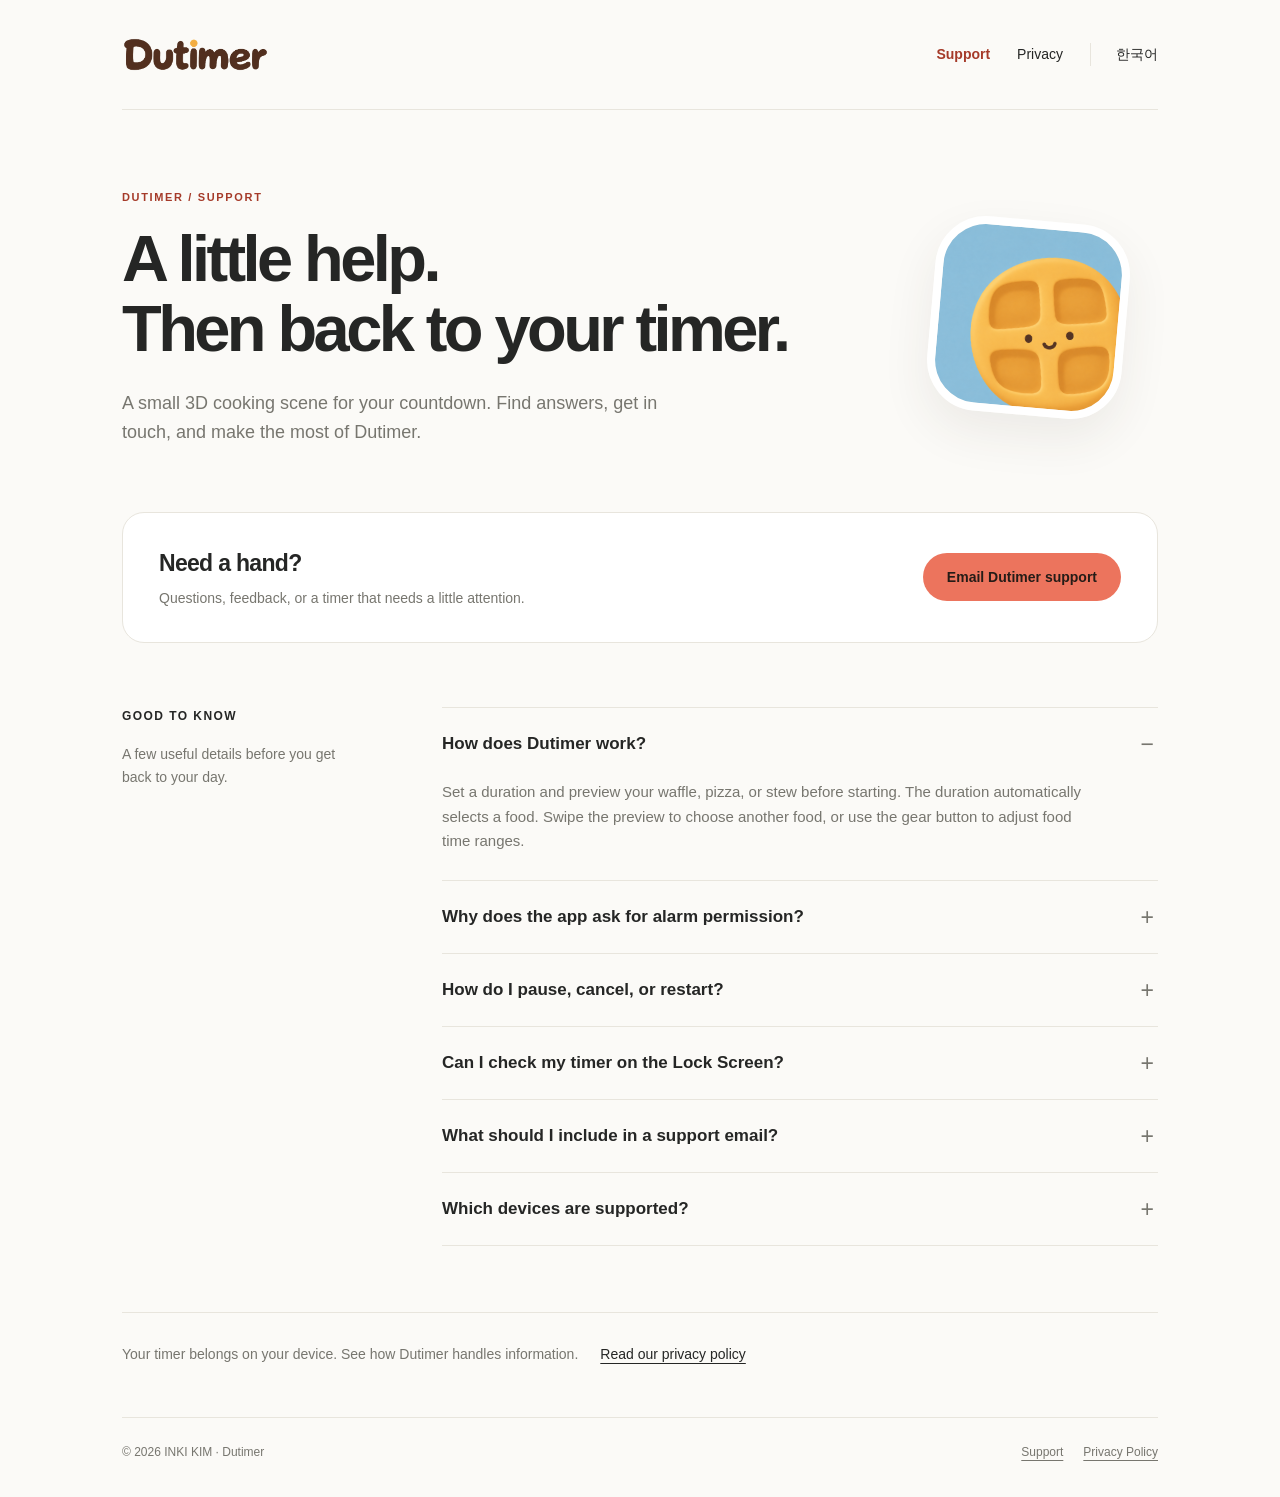
==== index.html @ 81cfe1af "Publish Dutimer support and privacy site" ====
<!doctype html>
<html lang="en"><head><meta charset="utf-8"><meta name="viewport" content="width=device-width, initial-scale=1"><meta name="color-scheme" content="light"><title>Support · Dutimer</title><meta name="description" content="A small 3D cooking scene for your countdown. Find answers, get in touch, and make the most of Dutimer."><link rel="icon" type="image/png" href="icon.png"><link rel="stylesheet" href="styles.css"><link rel="alternate" hreflang="ko" href="ko.html"></head><body><a class="skip" href="#main">Skip to content</a><div class="shell"><header class="top"><a class="brand" href="index.html" aria-label="Dutimer Support"><img src="wordmark.png" width="504" height="121" alt="Dutimer"></a><nav class="nav" aria-label="Main navigation"><a href="index.html" aria-current="page">Support</a><a href="privacy.html">Privacy</a><a class="lang" lang="ko" href="ko.html">한국어</a></nav></header><main id="main"><section class="hero"><div><p class="eyebrow">Dutimer / Support</p><h1>A little help.<br>Then back to your timer.</h1><p class="lead">A small 3D cooking scene for your countdown. Find answers, get in touch, and make the most of Dutimer.</p></div><div class="icon-wrap"><img src="icon.png" width="1024" height="1024" alt="Dutimer waffle app icon"></div></section><section class="contact-card" aria-label="Need a hand?"><div><h2>Need a hand?</h2><p>Questions, feedback, or a timer that needs a little attention.</p></div><a class="email" href="mailto:dutimer.app@outlook.com?subject=Dutimer%20Support">Email Dutimer support</a></section><section class="support-grid"><div><h2 class="section-label">Good to know</h2><p class="side-note">A few useful details before you get back to your day.</p></div><div class="questions"><details open><summary>How does Dutimer work?</summary><p>Set a duration and preview your waffle, pizza, or stew before starting. The duration automatically selects a food. Swipe the preview to choose another food, or use the gear button to adjust food time ranges.</p></details><details><summary>Why does the app ask for alarm permission?</summary><p>Dutimer uses Apple’s system alarm to let you know when your timer ends. Alarm permission is required to start a timer. If you denied permission, enable alarms for Dutimer in your device’s Settings, then return to the app.</p></details><details><summary>How do I pause, cancel, or restart?</summary><p>While the timer is running, tap Pause. The paused controls let you resume, cancel, or restart. Restart begins the same food and original duration again. At completion, use Done to finish the session.</p></details><details><summary>Can I check my timer on the Lock Screen?</summary><p>The Live Activity shows the remaining time and provides Pause, Resume, and Cancel controls. The interactive 3D food scene stays inside the app.</p></details><details><summary>What should I include in a support email?</summary><p>Tell us your Dutimer version, device model, iOS or iPadOS version, and what happened. A screenshot is optional. Please leave out personal or sensitive information that is unrelated to the issue.</p></details><details><summary>Which devices are supported?</summary><p>Dutimer requires iOS or iPadOS 26 or later. No account or login is required.</p></details></div></section><aside class="privacy-note"><p>Your timer belongs on your device. See how Dutimer handles information.</p><a href="privacy.html">Read our privacy policy</a></aside></main><footer class="footer"><span>© 2026 INKI KIM · Dutimer</span><div class="footer-links"><a href="index.html">Support</a><a href="privacy.html">Privacy Policy</a></div></footer></div></body></html>
---- styles.css ----
:root{--ink:#252625;--muted:#77766f;--paper:#fbfaf7;--line:#e8e5dd;--coral:#ec745d;--accent:#a53a29;--white:#fff;--radius:22px;font-family:-apple-system,BlinkMacSystemFont,"Segoe UI",sans-serif;color:var(--ink);background:var(--paper);font-synthesis:none}*{box-sizing:border-box}body{margin:0;line-height:1.65}a{color:inherit;text-underline-offset:4px}a:hover{color:var(--accent)}a:focus-visible,summary:focus-visible{outline:3px solid var(--accent);outline-offset:5px;border-radius:3px}img{display:block;max-width:100%;height:auto}.skip{position:absolute;left:16px;top:-80px;background:white;padding:8px 14px;z-index:20}.skip:focus{top:12px}.shell{max-width:1100px;padding:0 32px;margin:auto}.top{min-height:110px;display:flex;align-items:center;justify-content:space-between;gap:24px;border-bottom:1px solid var(--line)}.brand img{width:147px;height:auto}.nav{display:flex;align-items:center;gap:27px;font-size:14px}.nav a{text-decoration:none}.nav a[aria-current=page]{color:var(--accent);font-weight:650}.lang{border-left:1px solid var(--line);padding-left:25px}.hero{display:grid;grid-template-columns:1fr 260px;align-items:center;gap:60px;padding:78px 0 64px}.eyebrow{font-size:11px;letter-spacing:.15em;text-transform:uppercase;color:var(--accent);font-weight:700;margin:0 0 18px}.hero h1{font-size:clamp(38px,5.7vw,65px);font-weight:600;letter-spacing:-.055em;line-height:1.08;margin:0 0 24px}.hero .lead{max-width:540px;font-size:18px;color:var(--muted);margin:0}.icon-wrap{justify-self:center;transform:rotate(5deg);border-radius:26%;overflow:hidden;width:195px;box-shadow:0 20px 48px #40392514;border:8px solid white}.contact-card{display:flex;justify-content:space-between;align-items:center;gap:30px;background:var(--white);border:1px solid var(--line);border-radius:var(--radius);padding:32px 36px;margin-bottom:64px}.contact-card h2{font-size:23px;font-weight:600;letter-spacing:-.03em;margin:0 0 4px}.contact-card p{margin:0;color:var(--muted);font-size:14px}.email{display:inline-flex;justify-content:center;align-items:center;flex-shrink:0;min-height:48px;background:var(--coral);color:#251c17;border-radius:100px;padding:11px 24px;font-size:14px;font-weight:650;text-decoration:none}.email:hover{background:#e9654e;color:#211612}.support-grid{display:grid;grid-template-columns:260px 1fr;gap:60px;padding-bottom:66px}.section-label{font-size:12px;letter-spacing:.12em;text-transform:uppercase;font-weight:650;margin:0 0 16px}.side-note{color:var(--muted);font-size:14px;margin:0;max-width:230px}.questions{border-top:1px solid var(--line)}details{border-bottom:1px solid var(--line);padding:0}summary{list-style:none;padding:22px 34px 22px 0;font-size:17px;font-weight:550;cursor:pointer;position:relative}summary::-webkit-details-marker{display:none}summary:after{content:'+';position:absolute;right:4px;top:18px;font-size:23px;font-weight:300;color:var(--muted)}details[open] summary:after{content:'−'}details p{font-size:15px;color:var(--muted);margin:0 0 23px;max-width:660px}details p:last-child{margin-bottom:26px}.privacy-note{display:flex;gap:22px;align-items:baseline;border-top:1px solid var(--line);padding:30px 0 50px;font-size:14px}.privacy-note p{margin:0;color:var(--muted)}.privacy-note a{white-space:nowrap}.footer{border-top:1px solid var(--line);display:flex;justify-content:space-between;gap:24px;padding:25px 0 35px;font-size:12px;color:var(--muted)}.footer-links{display:flex;gap:20px}.policy-head{padding:64px 0 36px;max-width:780px}.policy-head h1{font-size:clamp(36px,5vw,58px);letter-spacing:-.045em;line-height:1.1;margin:0 0 20px;font-weight:600}.policy-head .meta{font-size:13px;color:var(--muted)}.policy-layout{display:grid;grid-template-columns:200px 1fr;gap:58px;padding:15px 0 75px}.toc{font-size:13px;align-self:start;position:sticky;top:26px}.toc a{display:block;margin-bottom:13px;color:var(--muted);text-decoration:none}.toc a:hover{color:var(--accent)}.policy-body{max-width:730px}.policy-intro{font-size:18px;margin:0 0 36px}.policy-body section{scroll-margin-top:30px;margin:0 0 36px}.policy-body h2{font-size:21px;letter-spacing:-.025em;font-weight:600;margin:0 0 13px}.policy-body p,.policy-body li{font-size:15px;color:#5b5d57;margin:0 0 15px}.policy-body ul{padding-left:21px}.policy-body a{overflow-wrap:anywhere}.note{border-left:3px solid var(--coral);padding:2px 0 2px 19px;margin:24px 0 32px}.note p{margin:0}.email-address{overflow-wrap:anywhere}.contact-panel{border:1px solid var(--line);border-radius:16px;background:white;padding:24px}.contact-panel p:last-child{margin:0}@media(max-width:720px){.shell{padding:0 22px}.top{min-height:90px;gap:16px}.brand img{width:115px}.nav{gap:16px;font-size:12px}.lang{padding-left:16px}.hero{grid-template-columns:1fr 90px;gap:18px;padding:50px 0 38px}.hero h1{font-size:42px}.hero .lead{font-size:16px}.icon-wrap{width:84px;border:4px solid white;align-self:start;margin-top:32px}.contact-card{align-items:flex-start;flex-direction:column;padding:25px;gap:20px;margin-bottom:42px}.email{font-size:13px}.support-grid{grid-template-columns:1fr;gap:24px;padding-bottom:42px}.side-note{max-width:none}.privacy-note{flex-direction:column;gap:10px;padding-bottom:34px}.footer{flex-direction:column;gap:10px}.policy-head{padding:46px 0 23px}.policy-layout{grid-template-columns:1fr;gap:30px;padding-bottom:36px}.toc{position:static;display:flex;flex-wrap:wrap;gap:10px 18px;padding-bottom:14px;border-bottom:1px solid var(--line)}.toc a{margin:0}.policy-intro{font-size:17px}}@media(max-width:390px){.hero{grid-template-columns:1fr}.icon-wrap{display:none}.hero h1{font-size:40px}.nav{gap:10px}.lang{padding-left:10px}.brand img{width:106px}}@media(prefers-reduced-motion:reduce){*{scroll-behavior:auto!important}}
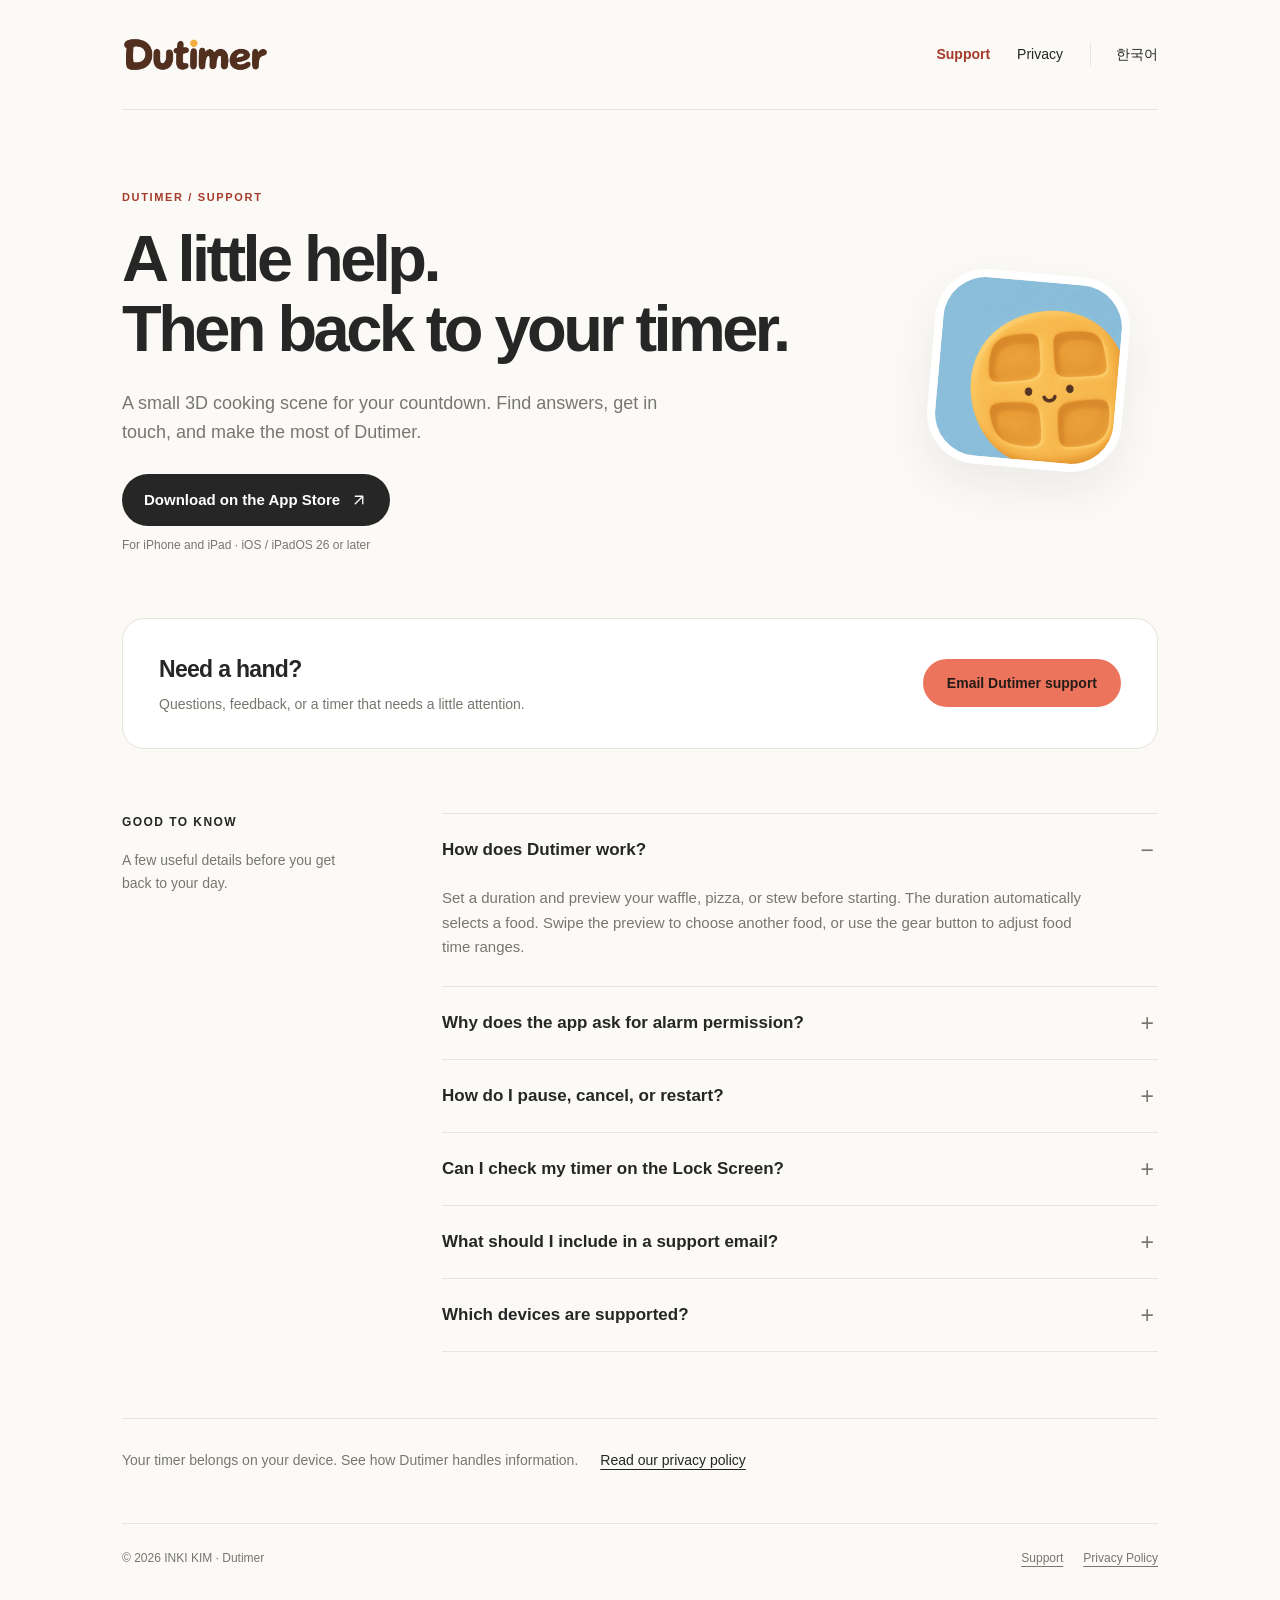
==== commit d466bf61: "Add App Store download buttons to English and Korean support pages" ====
--- a/index.html
+++ b/index.html
@@ -1,2 +1,2 @@
 <!doctype html>
-<html lang="en"><head><meta charset="utf-8"><meta name="viewport" content="width=device-width, initial-scale=1"><meta name="color-scheme" content="light"><title>Support · Dutimer</title><meta name="description" content="A small 3D cooking scene for your countdown. Find answers, get in touch, and make the most of Dutimer."><link rel="icon" type="image/png" href="icon.png"><link rel="stylesheet" href="styles.css"><link rel="alternate" hreflang="ko" href="ko.html"></head><body><a class="skip" href="#main">Skip to content</a><div class="shell"><header class="top"><a class="brand" href="index.html" aria-label="Dutimer Support"><img src="wordmark.png" width="504" height="121" alt="Dutimer"></a><nav class="nav" aria-label="Main navigation"><a href="index.html" aria-current="page">Support</a><a href="privacy.html">Privacy</a><a class="lang" lang="ko" href="ko.html">한국어</a></nav></header><main id="main"><section class="hero"><div><p class="eyebrow">Dutimer / Support</p><h1>A little help.<br>Then back to your timer.</h1><p class="lead">A small 3D cooking scene for your countdown. Find answers, get in touch, and make the most of Dutimer.</p></div><div class="icon-wrap"><img src="icon.png" width="1024" height="1024" alt="Dutimer waffle app icon"></div></section><section class="contact-card" aria-label="Need a hand?"><div><h2>Need a hand?</h2><p>Questions, feedback, or a timer that needs a little attention.</p></div><a class="email" href="mailto:dutimer.app@outlook.com?subject=Dutimer%20Support">Email Dutimer support</a></section><section class="support-grid"><div><h2 class="section-label">Good to know</h2><p class="side-note">A few useful details before you get back to your day.</p></div><div class="questions"><details open><summary>How does Dutimer work?</summary><p>Set a duration and preview your waffle, pizza, or stew before starting. The duration automatically selects a food. Swipe the preview to choose another food, or use the gear button to adjust food time ranges.</p></details><details><summary>Why does the app ask for alarm permission?</summary><p>Dutimer uses Apple’s system alarm to let you know when your timer ends. Alarm permission is required to start a timer. If you denied permission, enable alarms for Dutimer in your device’s Settings, then return to the app.</p></details><details><summary>How do I pause, cancel, or restart?</summary><p>While the timer is running, tap Pause. The paused controls let you resume, cancel, or restart. Restart begins the same food and original duration again. At completion, use Done to finish the session.</p></details><details><summary>Can I check my timer on the Lock Screen?</summary><p>The Live Activity shows the remaining time and provides Pause, Resume, and Cancel controls. The interactive 3D food scene stays inside the app.</p></details><details><summary>What should I include in a support email?</summary><p>Tell us your Dutimer version, device model, iOS or iPadOS version, and what happened. A screenshot is optional. Please leave out personal or sensitive information that is unrelated to the issue.</p></details><details><summary>Which devices are supported?</summary><p>Dutimer requires iOS or iPadOS 26 or later. No account or login is required.</p></details></div></section><aside class="privacy-note"><p>Your timer belongs on your device. See how Dutimer handles information.</p><a href="privacy.html">Read our privacy policy</a></aside></main><footer class="footer"><span>© 2026 INKI KIM · Dutimer</span><div class="footer-links"><a href="index.html">Support</a><a href="privacy.html">Privacy Policy</a></div></footer></div></body></html>
+<html lang="en"><head><meta charset="utf-8"><meta name="viewport" content="width=device-width, initial-scale=1"><meta name="color-scheme" content="light"><title>Support · Dutimer</title><meta name="description" content="A small 3D cooking scene for your countdown. Find answers, get in touch, and make the most of Dutimer."><link rel="icon" type="image/png" href="icon.png"><link rel="stylesheet" href="styles.css?v=download-1"><link rel="alternate" hreflang="ko" href="ko.html"></head><body><a class="skip" href="#main">Skip to content</a><div class="shell"><header class="top"><a class="brand" href="index.html" aria-label="Dutimer Support"><img src="wordmark.png" width="504" height="121" alt="Dutimer"></a><nav class="nav" aria-label="Main navigation"><a href="index.html" aria-current="page">Support</a><a href="privacy.html">Privacy</a><a class="lang" lang="ko" href="ko.html">한국어</a></nav></header><main id="main"><section class="hero"><div><p class="eyebrow">Dutimer / Support</p><h1>A little help.<br>Then back to your timer.</h1><p class="lead">A small 3D cooking scene for your countdown. Find answers, get in touch, and make the most of Dutimer.</p><div class="app-download"><a class="app-store-link" href="https://apps.apple.com/us/app/dutimer/id6818948495" aria-label="Download Dutimer on the App Store"><span>Download on the App Store</span><svg width="18" height="18" viewBox="0 0 24 24" fill="none" stroke="currentColor" stroke-width="1.8" stroke-linecap="round" stroke-linejoin="round" aria-hidden="true" focusable="false"><path d="M7 17 17 7M7 7h10v10"/></svg></a><p class="app-download-note">For iPhone and iPad · iOS / iPadOS 26 or later</p></div></div><div class="icon-wrap"><img src="icon.png" width="1024" height="1024" alt="Dutimer waffle app icon"></div></section><section class="contact-card" aria-label="Need a hand?"><div><h2>Need a hand?</h2><p>Questions, feedback, or a timer that needs a little attention.</p></div><a class="email" href="mailto:dutimer.app@outlook.com?subject=Dutimer%20Support">Email Dutimer support</a></section><section class="support-grid"><div><h2 class="section-label">Good to know</h2><p class="side-note">A few useful details before you get back to your day.</p></div><div class="questions"><details open><summary>How does Dutimer work?</summary><p>Set a duration and preview your waffle, pizza, or stew before starting. The duration automatically selects a food. Swipe the preview to choose another food, or use the gear button to adjust food time ranges.</p></details><details><summary>Why does the app ask for alarm permission?</summary><p>Dutimer uses Apple’s system alarm to let you know when your timer ends. Alarm permission is required to start a timer. If you denied permission, enable alarms for Dutimer in your device’s Settings, then return to the app.</p></details><details><summary>How do I pause, cancel, or restart?</summary><p>While the timer is running, tap Pause. The paused controls let you resume, cancel, or restart. Restart begins the same food and original duration again. At completion, use Done to finish the session.</p></details><details><summary>Can I check my timer on the Lock Screen?</summary><p>The Live Activity shows the remaining time and provides Pause, Resume, and Cancel controls. The interactive 3D food scene stays inside the app.</p></details><details><summary>What should I include in a support email?</summary><p>Tell us your Dutimer version, device model, iOS or iPadOS version, and what happened. A screenshot is optional. Please leave out personal or sensitive information that is unrelated to the issue.</p></details><details><summary>Which devices are supported?</summary><p>Dutimer requires iOS or iPadOS 26 or later. No account or login is required.</p></details></div></section><aside class="privacy-note"><p>Your timer belongs on your device. See how Dutimer handles information.</p><a href="privacy.html">Read our privacy policy</a></aside></main><footer class="footer"><span>© 2026 INKI KIM · Dutimer</span><div class="footer-links"><a href="index.html">Support</a><a href="privacy.html">Privacy Policy</a></div></footer></div></body></html>
--- a/styles.css
+++ b/styles.css
@@ -1 +1,3 @@
 :root{--ink:#252625;--muted:#77766f;--paper:#fbfaf7;--line:#e8e5dd;--coral:#ec745d;--accent:#a53a29;--white:#fff;--radius:22px;font-family:-apple-system,BlinkMacSystemFont,"Segoe UI",sans-serif;color:var(--ink);background:var(--paper);font-synthesis:none}*{box-sizing:border-box}body{margin:0;line-height:1.65}a{color:inherit;text-underline-offset:4px}a:hover{color:var(--accent)}a:focus-visible,summary:focus-visible{outline:3px solid var(--accent);outline-offset:5px;border-radius:3px}img{display:block;max-width:100%;height:auto}.skip{position:absolute;left:16px;top:-80px;background:white;padding:8px 14px;z-index:20}.skip:focus{top:12px}.shell{max-width:1100px;padding:0 32px;margin:auto}.top{min-height:110px;display:flex;align-items:center;justify-content:space-between;gap:24px;border-bottom:1px solid var(--line)}.brand img{width:147px;height:auto}.nav{display:flex;align-items:center;gap:27px;font-size:14px}.nav a{text-decoration:none}.nav a[aria-current=page]{color:var(--accent);font-weight:650}.lang{border-left:1px solid var(--line);padding-left:25px}.hero{display:grid;grid-template-columns:1fr 260px;align-items:center;gap:60px;padding:78px 0 64px}.eyebrow{font-size:11px;letter-spacing:.15em;text-transform:uppercase;color:var(--accent);font-weight:700;margin:0 0 18px}.hero h1{font-size:clamp(38px,5.7vw,65px);font-weight:600;letter-spacing:-.055em;line-height:1.08;margin:0 0 24px}.hero .lead{max-width:540px;font-size:18px;color:var(--muted);margin:0}.icon-wrap{justify-self:center;transform:rotate(5deg);border-radius:26%;overflow:hidden;width:195px;box-shadow:0 20px 48px #40392514;border:8px solid white}.contact-card{display:flex;justify-content:space-between;align-items:center;gap:30px;background:var(--white);border:1px solid var(--line);border-radius:var(--radius);padding:32px 36px;margin-bottom:64px}.contact-card h2{font-size:23px;font-weight:600;letter-spacing:-.03em;margin:0 0 4px}.contact-card p{margin:0;color:var(--muted);font-size:14px}.email{display:inline-flex;justify-content:center;align-items:center;flex-shrink:0;min-height:48px;background:var(--coral);color:#251c17;border-radius:100px;padding:11px 24px;font-size:14px;font-weight:650;text-decoration:none}.email:hover{background:#e9654e;color:#211612}.support-grid{display:grid;grid-template-columns:260px 1fr;gap:60px;padding-bottom:66px}.section-label{font-size:12px;letter-spacing:.12em;text-transform:uppercase;font-weight:650;margin:0 0 16px}.side-note{color:var(--muted);font-size:14px;margin:0;max-width:230px}.questions{border-top:1px solid var(--line)}details{border-bottom:1px solid var(--line);padding:0}summary{list-style:none;padding:22px 34px 22px 0;font-size:17px;font-weight:550;cursor:pointer;position:relative}summary::-webkit-details-marker{display:none}summary:after{content:'+';position:absolute;right:4px;top:18px;font-size:23px;font-weight:300;color:var(--muted)}details[open] summary:after{content:'−'}details p{font-size:15px;color:var(--muted);margin:0 0 23px;max-width:660px}details p:last-child{margin-bottom:26px}.privacy-note{display:flex;gap:22px;align-items:baseline;border-top:1px solid var(--line);padding:30px 0 50px;font-size:14px}.privacy-note p{margin:0;color:var(--muted)}.privacy-note a{white-space:nowrap}.footer{border-top:1px solid var(--line);display:flex;justify-content:space-between;gap:24px;padding:25px 0 35px;font-size:12px;color:var(--muted)}.footer-links{display:flex;gap:20px}.policy-head{padding:64px 0 36px;max-width:780px}.policy-head h1{font-size:clamp(36px,5vw,58px);letter-spacing:-.045em;line-height:1.1;margin:0 0 20px;font-weight:600}.policy-head .meta{font-size:13px;color:var(--muted)}.policy-layout{display:grid;grid-template-columns:200px 1fr;gap:58px;padding:15px 0 75px}.toc{font-size:13px;align-self:start;position:sticky;top:26px}.toc a{display:block;margin-bottom:13px;color:var(--muted);text-decoration:none}.toc a:hover{color:var(--accent)}.policy-body{max-width:730px}.policy-intro{font-size:18px;margin:0 0 36px}.policy-body section{scroll-margin-top:30px;margin:0 0 36px}.policy-body h2{font-size:21px;letter-spacing:-.025em;font-weight:600;margin:0 0 13px}.policy-body p,.policy-body li{font-size:15px;color:#5b5d57;margin:0 0 15px}.policy-body ul{padding-left:21px}.policy-body a{overflow-wrap:anywhere}.note{border-left:3px solid var(--coral);padding:2px 0 2px 19px;margin:24px 0 32px}.note p{margin:0}.email-address{overflow-wrap:anywhere}.contact-panel{border:1px solid var(--line);border-radius:16px;background:white;padding:24px}.contact-panel p:last-child{margin:0}@media(max-width:720px){.shell{padding:0 22px}.top{min-height:90px;gap:16px}.brand img{width:115px}.nav{gap:16px;font-size:12px}.lang{padding-left:16px}.hero{grid-template-columns:1fr 90px;gap:18px;padding:50px 0 38px}.hero h1{font-size:42px}.hero .lead{font-size:16px}.icon-wrap{width:84px;border:4px solid white;align-self:start;margin-top:32px}.contact-card{align-items:flex-start;flex-direction:column;padding:25px;gap:20px;margin-bottom:42px}.email{font-size:13px}.support-grid{grid-template-columns:1fr;gap:24px;padding-bottom:42px}.side-note{max-width:none}.privacy-note{flex-direction:column;gap:10px;padding-bottom:34px}.footer{flex-direction:column;gap:10px}.policy-head{padding:46px 0 23px}.policy-layout{grid-template-columns:1fr;gap:30px;padding-bottom:36px}.toc{position:static;display:flex;flex-wrap:wrap;gap:10px 18px;padding-bottom:14px;border-bottom:1px solid var(--line)}.toc a{margin:0}.policy-intro{font-size:17px}}@media(max-width:390px){.hero{grid-template-columns:1fr}.icon-wrap{display:none}.hero h1{font-size:40px}.nav{gap:10px}.lang{padding-left:10px}.brand img{width:106px}}@media(prefers-reduced-motion:reduce){*{scroll-behavior:auto!important}}
+
+.app-download{margin-top:26px}.app-store-link{display:inline-flex;align-items:center;justify-content:center;gap:10px;max-width:100%;min-height:52px;padding:14px 22px;border-radius:100px;background:var(--ink);color:var(--white);font-size:15px;font-weight:650;line-height:1.35;text-align:center;text-decoration:none}.app-store-link:hover{background:var(--accent);color:var(--white)}.app-store-link svg{flex:0 0 auto}.app-download-note{margin:10px 0 0;color:var(--muted);font-size:12px;line-height:1.5}@media(max-width:720px){.app-store-link{font-size:14px;padding:13px 18px}}
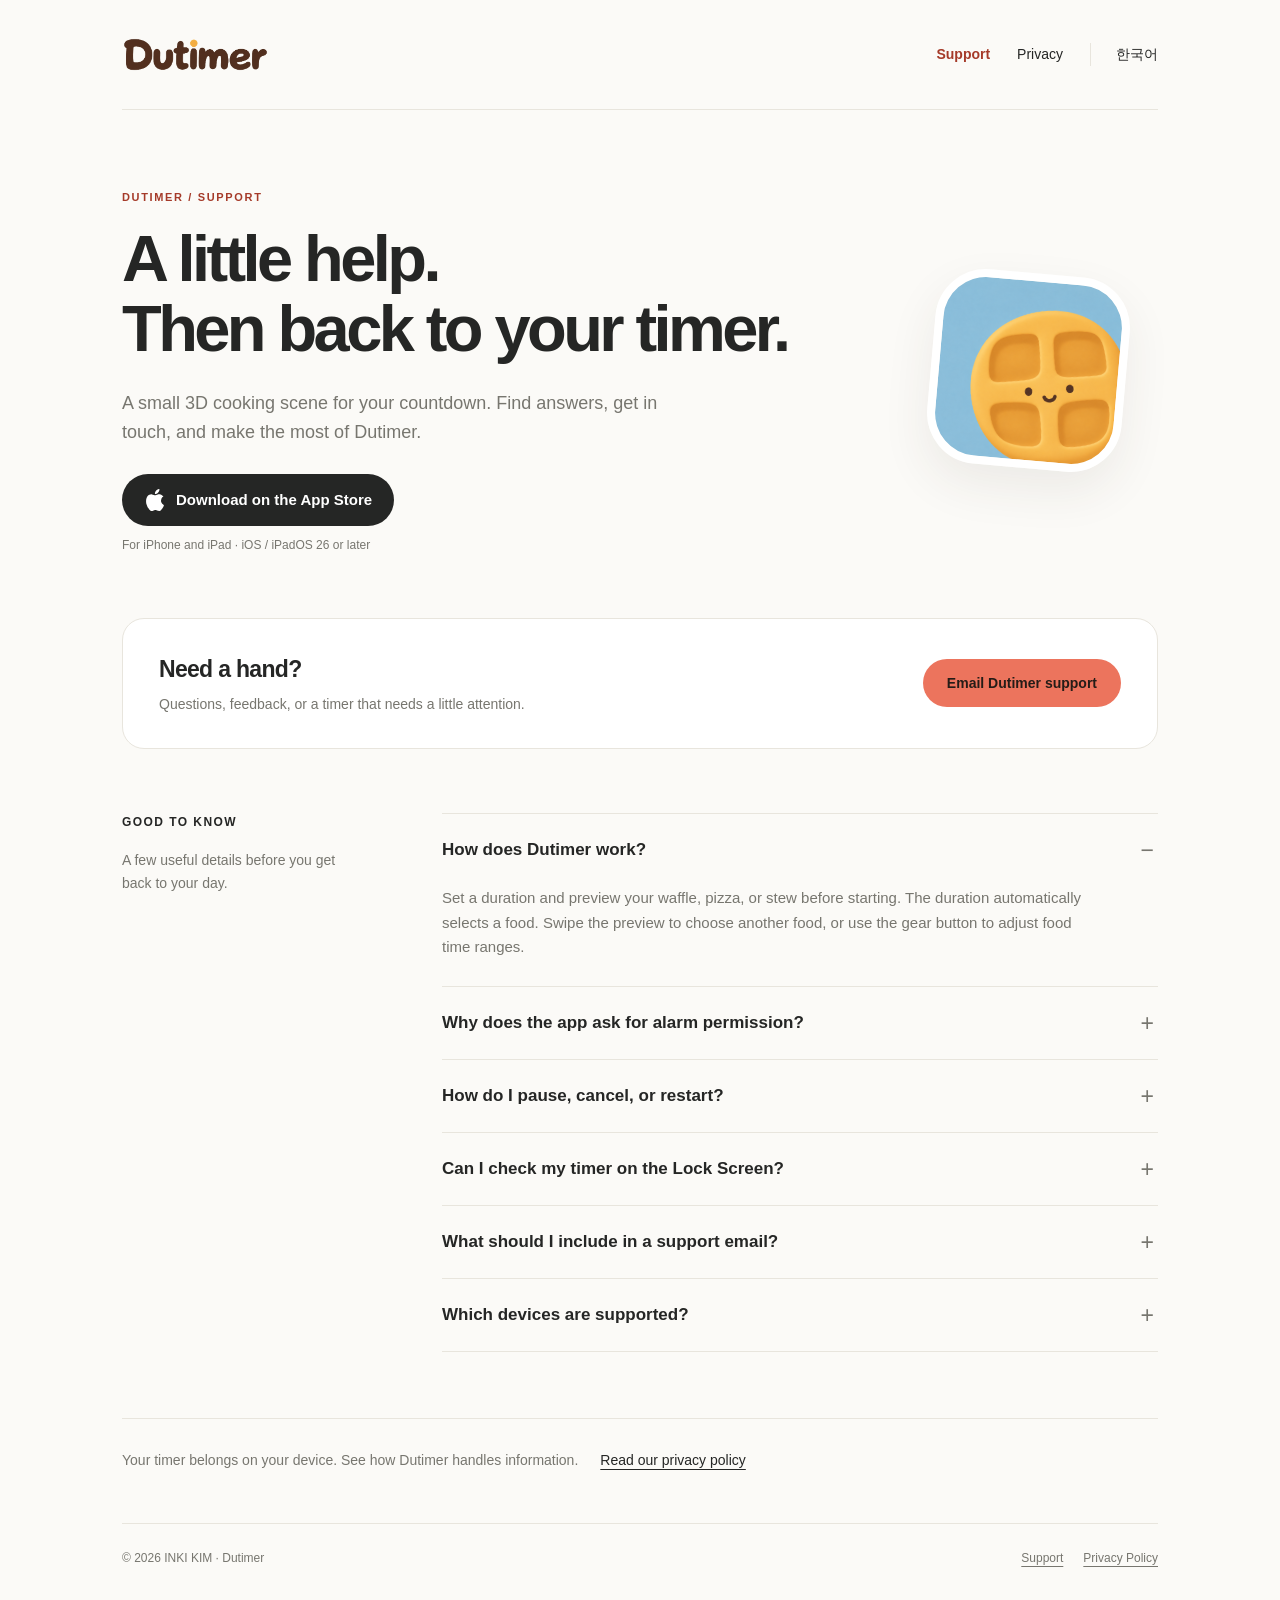
==== commit 8f33e57c: "Add white Apple logo and declare English as default website language" ====
--- a/index.html
+++ b/index.html
@@ -1,2 +1,2 @@
 <!doctype html>
-<html lang="en"><head><meta charset="utf-8"><meta name="viewport" content="width=device-width, initial-scale=1"><meta name="color-scheme" content="light"><title>Support · Dutimer</title><meta name="description" content="A small 3D cooking scene for your countdown. Find answers, get in touch, and make the most of Dutimer."><link rel="icon" type="image/png" href="icon.png"><link rel="stylesheet" href="styles.css?v=download-1"><link rel="alternate" hreflang="ko" href="ko.html"></head><body><a class="skip" href="#main">Skip to content</a><div class="shell"><header class="top"><a class="brand" href="index.html" aria-label="Dutimer Support"><img src="wordmark.png" width="504" height="121" alt="Dutimer"></a><nav class="nav" aria-label="Main navigation"><a href="index.html" aria-current="page">Support</a><a href="privacy.html">Privacy</a><a class="lang" lang="ko" href="ko.html">한국어</a></nav></header><main id="main"><section class="hero"><div><p class="eyebrow">Dutimer / Support</p><h1>A little help.<br>Then back to your timer.</h1><p class="lead">A small 3D cooking scene for your countdown. Find answers, get in touch, and make the most of Dutimer.</p><div class="app-download"><a class="app-store-link" href="https://apps.apple.com/us/app/dutimer/id6818948495" aria-label="Download Dutimer on the App Store"><span>Download on the App Store</span><svg width="18" height="18" viewBox="0 0 24 24" fill="none" stroke="currentColor" stroke-width="1.8" stroke-linecap="round" stroke-linejoin="round" aria-hidden="true" focusable="false"><path d="M7 17 17 7M7 7h10v10"/></svg></a><p class="app-download-note">For iPhone and iPad · iOS / iPadOS 26 or later</p></div></div><div class="icon-wrap"><img src="icon.png" width="1024" height="1024" alt="Dutimer waffle app icon"></div></section><section class="contact-card" aria-label="Need a hand?"><div><h2>Need a hand?</h2><p>Questions, feedback, or a timer that needs a little attention.</p></div><a class="email" href="mailto:dutimer.app@outlook.com?subject=Dutimer%20Support">Email Dutimer support</a></section><section class="support-grid"><div><h2 class="section-label">Good to know</h2><p class="side-note">A few useful details before you get back to your day.</p></div><div class="questions"><details open><summary>How does Dutimer work?</summary><p>Set a duration and preview your waffle, pizza, or stew before starting. The duration automatically selects a food. Swipe the preview to choose another food, or use the gear button to adjust food time ranges.</p></details><details><summary>Why does the app ask for alarm permission?</summary><p>Dutimer uses Apple’s system alarm to let you know when your timer ends. Alarm permission is required to start a timer. If you denied permission, enable alarms for Dutimer in your device’s Settings, then return to the app.</p></details><details><summary>How do I pause, cancel, or restart?</summary><p>While the timer is running, tap Pause. The paused controls let you resume, cancel, or restart. Restart begins the same food and original duration again. At completion, use Done to finish the session.</p></details><details><summary>Can I check my timer on the Lock Screen?</summary><p>The Live Activity shows the remaining time and provides Pause, Resume, and Cancel controls. The interactive 3D food scene stays inside the app.</p></details><details><summary>What should I include in a support email?</summary><p>Tell us your Dutimer version, device model, iOS or iPadOS version, and what happened. A screenshot is optional. Please leave out personal or sensitive information that is unrelated to the issue.</p></details><details><summary>Which devices are supported?</summary><p>Dutimer requires iOS or iPadOS 26 or later. No account or login is required.</p></details></div></section><aside class="privacy-note"><p>Your timer belongs on your device. See how Dutimer handles information.</p><a href="privacy.html">Read our privacy policy</a></aside></main><footer class="footer"><span>© 2026 INKI KIM · Dutimer</span><div class="footer-links"><a href="index.html">Support</a><a href="privacy.html">Privacy Policy</a></div></footer></div></body></html>
+<html lang="en"><head><meta charset="utf-8"><meta name="viewport" content="width=device-width, initial-scale=1"><meta name="color-scheme" content="light"><title>Support · Dutimer</title><meta name="description" content="A small 3D cooking scene for your countdown. Find answers, get in touch, and make the most of Dutimer."><link rel="icon" type="image/png" href="icon.png"><link rel="stylesheet" href="styles.css?v=download-2"><link rel="alternate" hreflang="x-default" href="https://kiminki91041463.github.io/dutimer-site/"><link rel="alternate" hreflang="ko" href="ko.html"></head><body><a class="skip" href="#main">Skip to content</a><div class="shell"><header class="top"><a class="brand" href="index.html" aria-label="Dutimer Support"><img src="wordmark.png" width="504" height="121" alt="Dutimer"></a><nav class="nav" aria-label="Main navigation"><a href="index.html" aria-current="page">Support</a><a href="privacy.html">Privacy</a><a class="lang" lang="ko" href="ko.html">한국어</a></nav></header><main id="main"><section class="hero"><div><p class="eyebrow">Dutimer / Support</p><h1>A little help.<br>Then back to your timer.</h1><p class="lead">A small 3D cooking scene for your countdown. Find answers, get in touch, and make the most of Dutimer.</p><div class="app-download"><a class="app-store-link" href="https://apps.apple.com/us/app/dutimer/id6818948495" aria-label="Download Dutimer on the App Store"><!-- Apple icon: Bootstrap Icons, MIT; see THIRD_PARTY_NOTICES.txt. --><svg class="app-store-logo" width="22" height="22" viewBox="0 0 16 16" fill="#fff" aria-hidden="true" focusable="false"><path d="M11.182.008C11.148-.03 9.923.023 8.857 1.18c-1.066 1.156-.902 2.482-.878 2.516s1.52.087 2.475-1.258.762-2.391.728-2.43m3.314 11.733c-.048-.096-2.325-1.234-2.113-3.422s1.675-2.789 1.698-2.854-.597-.79-1.254-1.157a3.7 3.7 0 0 0-1.563-.434c-.108-.003-.483-.095-1.254.116-.508.139-1.653.589-1.968.607-.316.018-1.256-.522-2.267-.665-.647-.125-1.333.131-1.824.328-.49.196-1.422.754-2.074 2.237-.652 1.482-.311 3.83-.067 4.56s.625 1.924 1.273 2.796c.576.984 1.34 1.667 1.659 1.899s1.219.386 1.843.067c.502-.308 1.408-.485 1.766-.472.357.013 1.061.154 1.782.539.571.197 1.111.115 1.652-.105.541-.221 1.324-1.059 2.238-2.758q.52-1.185.473-1.282"/></svg><span>Download on the App Store</span></a><p class="app-download-note">For iPhone and iPad · iOS / iPadOS 26 or later</p></div></div><div class="icon-wrap"><img src="icon.png" width="1024" height="1024" alt="Dutimer waffle app icon"></div></section><section class="contact-card" aria-label="Need a hand?"><div><h2>Need a hand?</h2><p>Questions, feedback, or a timer that needs a little attention.</p></div><a class="email" href="mailto:dutimer.app@outlook.com?subject=Dutimer%20Support">Email Dutimer support</a></section><section class="support-grid"><div><h2 class="section-label">Good to know</h2><p class="side-note">A few useful details before you get back to your day.</p></div><div class="questions"><details open><summary>How does Dutimer work?</summary><p>Set a duration and preview your waffle, pizza, or stew before starting. The duration automatically selects a food. Swipe the preview to choose another food, or use the gear button to adjust food time ranges.</p></details><details><summary>Why does the app ask for alarm permission?</summary><p>Dutimer uses Apple’s system alarm to let you know when your timer ends. Alarm permission is required to start a timer. If you denied permission, enable alarms for Dutimer in your device’s Settings, then return to the app.</p></details><details><summary>How do I pause, cancel, or restart?</summary><p>While the timer is running, tap Pause. The paused controls let you resume, cancel, or restart. Restart begins the same food and original duration again. At completion, use Done to finish the session.</p></details><details><summary>Can I check my timer on the Lock Screen?</summary><p>The Live Activity shows the remaining time and provides Pause, Resume, and Cancel controls. The interactive 3D food scene stays inside the app.</p></details><details><summary>What should I include in a support email?</summary><p>Tell us your Dutimer version, device model, iOS or iPadOS version, and what happened. A screenshot is optional. Please leave out personal or sensitive information that is unrelated to the issue.</p></details><details><summary>Which devices are supported?</summary><p>Dutimer requires iOS or iPadOS 26 or later. No account or login is required.</p></details></div></section><aside class="privacy-note"><p>Your timer belongs on your device. See how Dutimer handles information.</p><a href="privacy.html">Read our privacy policy</a></aside></main><footer class="footer"><span>© 2026 INKI KIM · Dutimer</span><div class="footer-links"><a href="index.html">Support</a><a href="privacy.html">Privacy Policy</a></div></footer></div></body></html>
--- a/styles.css
+++ b/styles.css
@@ -1,3 +1,3 @@
 :root{--ink:#252625;--muted:#77766f;--paper:#fbfaf7;--line:#e8e5dd;--coral:#ec745d;--accent:#a53a29;--white:#fff;--radius:22px;font-family:-apple-system,BlinkMacSystemFont,"Segoe UI",sans-serif;color:var(--ink);background:var(--paper);font-synthesis:none}*{box-sizing:border-box}body{margin:0;line-height:1.65}a{color:inherit;text-underline-offset:4px}a:hover{color:var(--accent)}a:focus-visible,summary:focus-visible{outline:3px solid var(--accent);outline-offset:5px;border-radius:3px}img{display:block;max-width:100%;height:auto}.skip{position:absolute;left:16px;top:-80px;background:white;padding:8px 14px;z-index:20}.skip:focus{top:12px}.shell{max-width:1100px;padding:0 32px;margin:auto}.top{min-height:110px;display:flex;align-items:center;justify-content:space-between;gap:24px;border-bottom:1px solid var(--line)}.brand img{width:147px;height:auto}.nav{display:flex;align-items:center;gap:27px;font-size:14px}.nav a{text-decoration:none}.nav a[aria-current=page]{color:var(--accent);font-weight:650}.lang{border-left:1px solid var(--line);padding-left:25px}.hero{display:grid;grid-template-columns:1fr 260px;align-items:center;gap:60px;padding:78px 0 64px}.eyebrow{font-size:11px;letter-spacing:.15em;text-transform:uppercase;color:var(--accent);font-weight:700;margin:0 0 18px}.hero h1{font-size:clamp(38px,5.7vw,65px);font-weight:600;letter-spacing:-.055em;line-height:1.08;margin:0 0 24px}.hero .lead{max-width:540px;font-size:18px;color:var(--muted);margin:0}.icon-wrap{justify-self:center;transform:rotate(5deg);border-radius:26%;overflow:hidden;width:195px;box-shadow:0 20px 48px #40392514;border:8px solid white}.contact-card{display:flex;justify-content:space-between;align-items:center;gap:30px;background:var(--white);border:1px solid var(--line);border-radius:var(--radius);padding:32px 36px;margin-bottom:64px}.contact-card h2{font-size:23px;font-weight:600;letter-spacing:-.03em;margin:0 0 4px}.contact-card p{margin:0;color:var(--muted);font-size:14px}.email{display:inline-flex;justify-content:center;align-items:center;flex-shrink:0;min-height:48px;background:var(--coral);color:#251c17;border-radius:100px;padding:11px 24px;font-size:14px;font-weight:650;text-decoration:none}.email:hover{background:#e9654e;color:#211612}.support-grid{display:grid;grid-template-columns:260px 1fr;gap:60px;padding-bottom:66px}.section-label{font-size:12px;letter-spacing:.12em;text-transform:uppercase;font-weight:650;margin:0 0 16px}.side-note{color:var(--muted);font-size:14px;margin:0;max-width:230px}.questions{border-top:1px solid var(--line)}details{border-bottom:1px solid var(--line);padding:0}summary{list-style:none;padding:22px 34px 22px 0;font-size:17px;font-weight:550;cursor:pointer;position:relative}summary::-webkit-details-marker{display:none}summary:after{content:'+';position:absolute;right:4px;top:18px;font-size:23px;font-weight:300;color:var(--muted)}details[open] summary:after{content:'−'}details p{font-size:15px;color:var(--muted);margin:0 0 23px;max-width:660px}details p:last-child{margin-bottom:26px}.privacy-note{display:flex;gap:22px;align-items:baseline;border-top:1px solid var(--line);padding:30px 0 50px;font-size:14px}.privacy-note p{margin:0;color:var(--muted)}.privacy-note a{white-space:nowrap}.footer{border-top:1px solid var(--line);display:flex;justify-content:space-between;gap:24px;padding:25px 0 35px;font-size:12px;color:var(--muted)}.footer-links{display:flex;gap:20px}.policy-head{padding:64px 0 36px;max-width:780px}.policy-head h1{font-size:clamp(36px,5vw,58px);letter-spacing:-.045em;line-height:1.1;margin:0 0 20px;font-weight:600}.policy-head .meta{font-size:13px;color:var(--muted)}.policy-layout{display:grid;grid-template-columns:200px 1fr;gap:58px;padding:15px 0 75px}.toc{font-size:13px;align-self:start;position:sticky;top:26px}.toc a{display:block;margin-bottom:13px;color:var(--muted);text-decoration:none}.toc a:hover{color:var(--accent)}.policy-body{max-width:730px}.policy-intro{font-size:18px;margin:0 0 36px}.policy-body section{scroll-margin-top:30px;margin:0 0 36px}.policy-body h2{font-size:21px;letter-spacing:-.025em;font-weight:600;margin:0 0 13px}.policy-body p,.policy-body li{font-size:15px;color:#5b5d57;margin:0 0 15px}.policy-body ul{padding-left:21px}.policy-body a{overflow-wrap:anywhere}.note{border-left:3px solid var(--coral);padding:2px 0 2px 19px;margin:24px 0 32px}.note p{margin:0}.email-address{overflow-wrap:anywhere}.contact-panel{border:1px solid var(--line);border-radius:16px;background:white;padding:24px}.contact-panel p:last-child{margin:0}@media(max-width:720px){.shell{padding:0 22px}.top{min-height:90px;gap:16px}.brand img{width:115px}.nav{gap:16px;font-size:12px}.lang{padding-left:16px}.hero{grid-template-columns:1fr 90px;gap:18px;padding:50px 0 38px}.hero h1{font-size:42px}.hero .lead{font-size:16px}.icon-wrap{width:84px;border:4px solid white;align-self:start;margin-top:32px}.contact-card{align-items:flex-start;flex-direction:column;padding:25px;gap:20px;margin-bottom:42px}.email{font-size:13px}.support-grid{grid-template-columns:1fr;gap:24px;padding-bottom:42px}.side-note{max-width:none}.privacy-note{flex-direction:column;gap:10px;padding-bottom:34px}.footer{flex-direction:column;gap:10px}.policy-head{padding:46px 0 23px}.policy-layout{grid-template-columns:1fr;gap:30px;padding-bottom:36px}.toc{position:static;display:flex;flex-wrap:wrap;gap:10px 18px;padding-bottom:14px;border-bottom:1px solid var(--line)}.toc a{margin:0}.policy-intro{font-size:17px}}@media(max-width:390px){.hero{grid-template-columns:1fr}.icon-wrap{display:none}.hero h1{font-size:40px}.nav{gap:10px}.lang{padding-left:10px}.brand img{width:106px}}@media(prefers-reduced-motion:reduce){*{scroll-behavior:auto!important}}
 
-.app-download{margin-top:26px}.app-store-link{display:inline-flex;align-items:center;justify-content:center;gap:10px;max-width:100%;min-height:52px;padding:14px 22px;border-radius:100px;background:var(--ink);color:var(--white);font-size:15px;font-weight:650;line-height:1.35;text-align:center;text-decoration:none}.app-store-link:hover{background:var(--accent);color:var(--white)}.app-store-link svg{flex:0 0 auto}.app-download-note{margin:10px 0 0;color:var(--muted);font-size:12px;line-height:1.5}@media(max-width:720px){.app-store-link{font-size:14px;padding:13px 18px}}
+.app-download{margin-top:26px}.app-store-link{display:inline-flex;align-items:center;justify-content:center;gap:10px;max-width:100%;min-height:52px;padding:14px 22px;border-radius:100px;background:var(--ink);color:var(--white);font-size:15px;font-weight:650;line-height:1.35;text-align:center;text-decoration:none}.app-store-link:hover{background:var(--accent);color:var(--white)}.app-store-link svg{flex:0 0 auto}.app-store-logo{fill:#fff}.app-download-note{margin:10px 0 0;color:var(--muted);font-size:12px;line-height:1.5}@media(max-width:720px){.app-store-link{font-size:13px;padding:13px 18px}}
